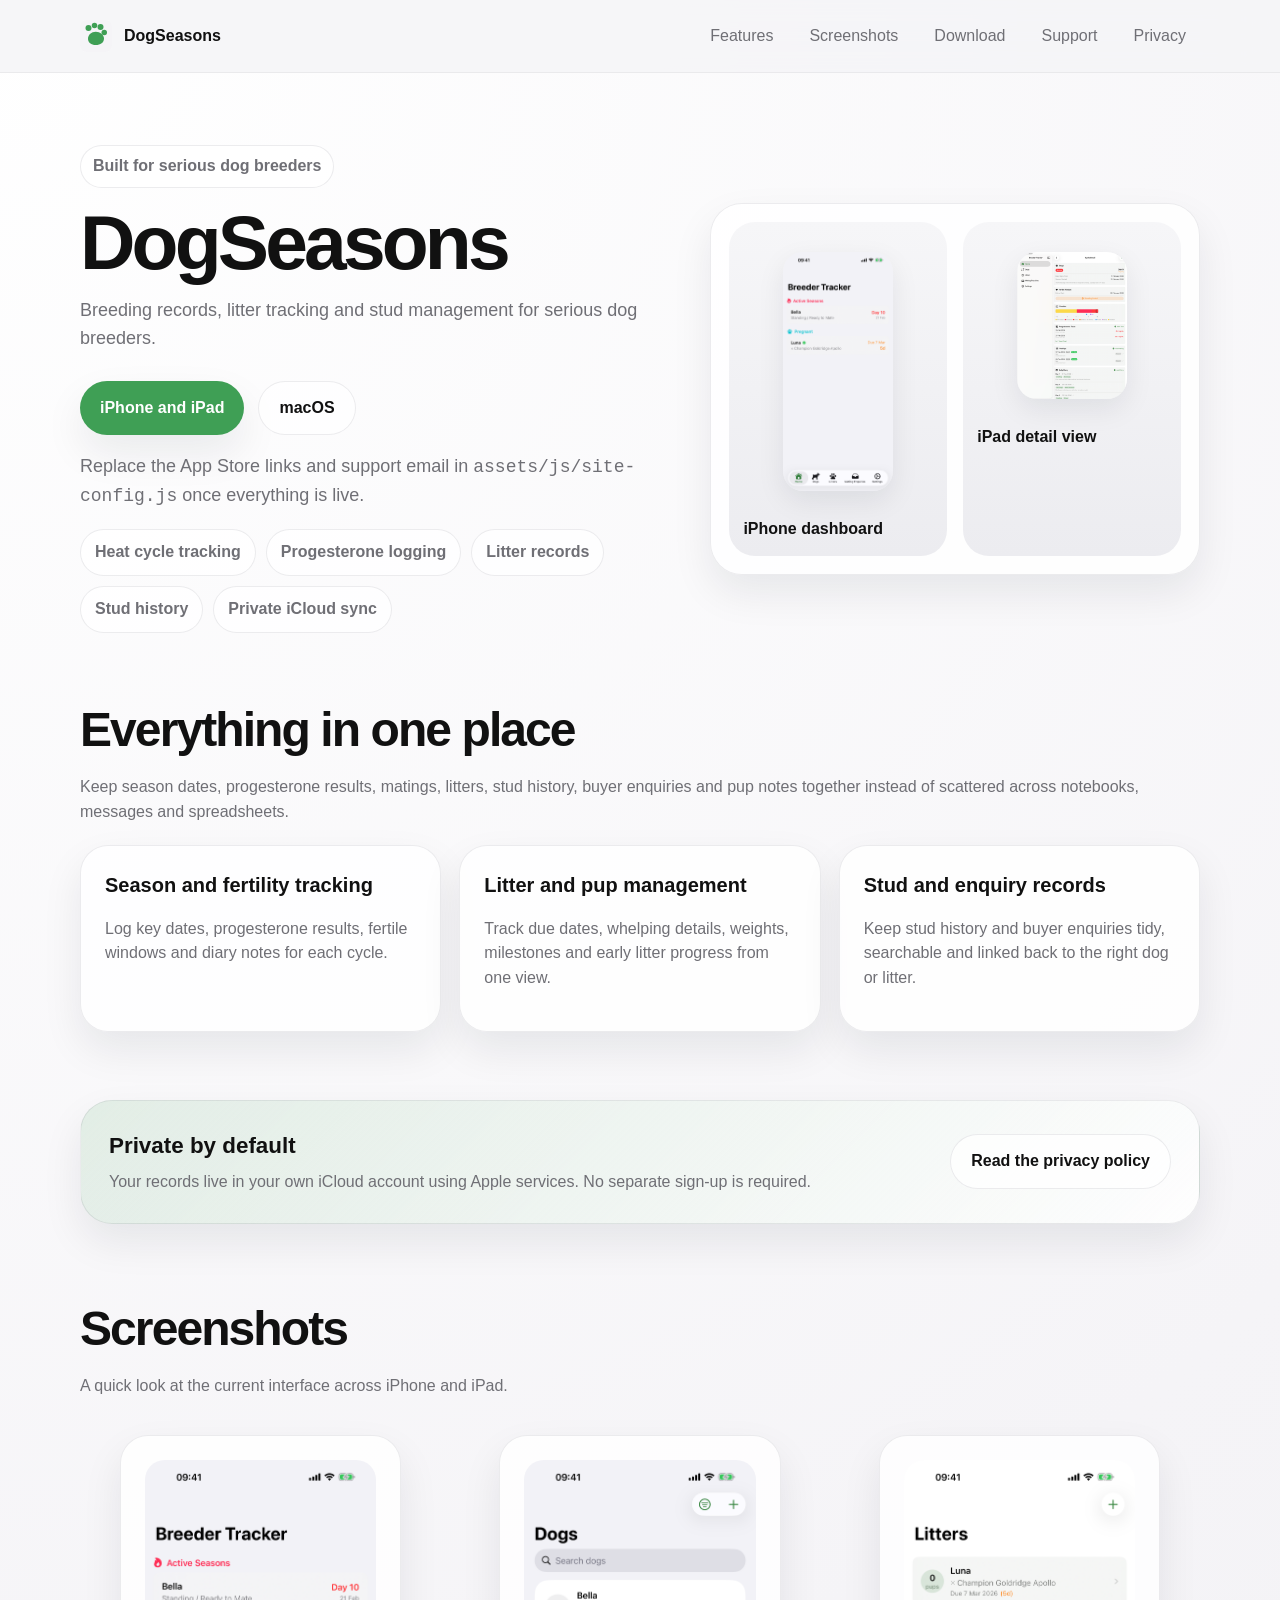
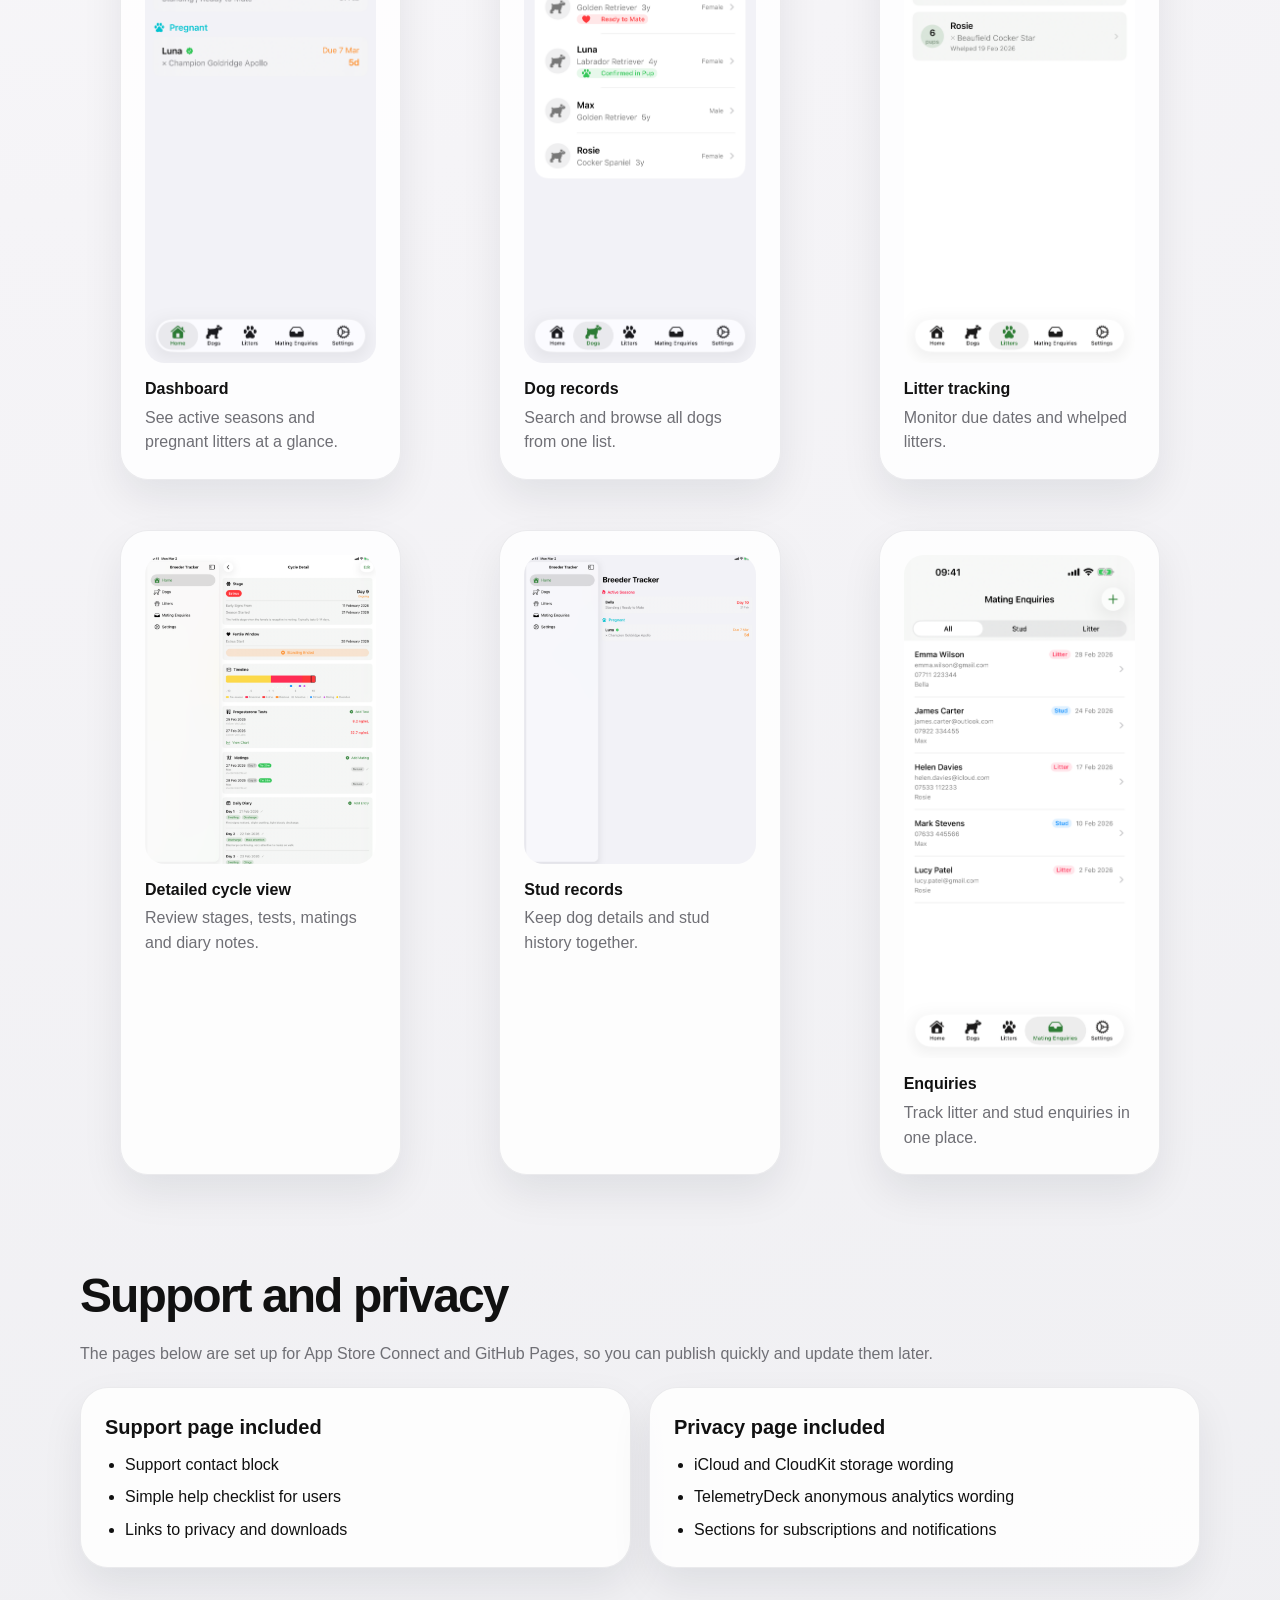
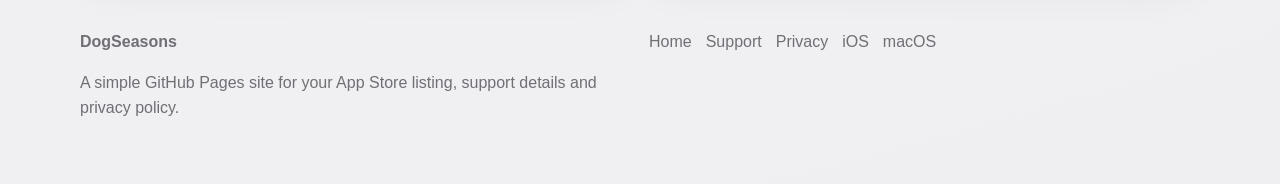
==== index.html @ eb7dcb91 "inital commit" ====
<!doctype html>
<html lang="en-GB">
<head>
  <meta charset="utf-8">
  <meta name="viewport" content="width=device-width, initial-scale=1">
  <title>DogSeasons - breeding records for iPhone, iPad and Mac</title>
  <meta name="description" content="DogSeasons helps dog breeders manage seasons, progesterone tests, litters, stud records, pup growth and enquiries.">
  <link rel="icon" href="assets/images/favicon.svg" type="image/svg+xml">
  <link rel="stylesheet" href="assets/css/styles.css">
  <script src="assets/js/site-config.js"></script>
  <script defer src="assets/js/app.js"></script>
</head>
<body>
  <header class="site-header">
    <div class="wrap nav">
      <a class="brand" href="./"><img src="assets/images/favicon.svg" alt=""><span data-site-title>DogSeasons</span></a>
      <nav class="nav-links" aria-label="Primary">
        <a href="#features">Features</a>
        <a href="#screenshots">Screenshots</a>
        <a href="#download">Download</a>
        <a href="support/">Support</a>
        <a href="privacy/">Privacy</a>
      </nav>
    </div>
  </header>
  <main>
    <section class="hero">
      <div class="wrap hero-grid">
        <div>
          <span class="eyebrow">Built for serious dog breeders</span>
          <h1 data-app-name>DogSeasons</h1>
          <p data-tagline>Breeding records, litter tracking and stud management for serious dog breeders.</p>
          <div class="hero-actions" id="download">
            <a class="button" data-ios-link href="#">iPhone and iPad</a>
            <a class="button-secondary" data-mac-link href="#">macOS</a>
          </div>
          <p class="small-note">Replace the App Store links and support email in <code>assets/js/site-config.js</code> once everything is live.</p>
          <div class="pill-row">
            <span class="pill">Heat cycle tracking</span>
            <span class="pill">Progesterone logging</span>
            <span class="pill">Litter records</span>
            <span class="pill">Stud history</span>
            <span class="pill">Private iCloud sync</span>
          </div>
        </div>
        <aside class="hero-card">
          <div class="device-grid">
            <div class="device">
              <figure><img src="assets/images/screenshots/iphone/dashboard.png" alt="iPhone dashboard showing active seasons and pregnant litters."></figure>
              <figcaption>iPhone dashboard</figcaption>
            </div>
            <div class="device">
              <figure><img src="assets/images/screenshots/ipad/dog-detail-bella.png" alt="iPad detail view showing cycle records and litter history."></figure>
              <figcaption>iPad detail view</figcaption>
            </div>
          </div>
        </aside>
      </div>
    </section>

    <section id="features">
      <div class="wrap">
        <div class="section-head">
          <h2>Everything in one place</h2>
          <p>Keep season dates, progesterone results, matings, litters, stud history, buyer enquiries and pup notes together instead of scattered across notebooks, messages and spreadsheets.</p>
        </div>
        <div class="card-grid">
          <article class="card"><h3>Season and fertility tracking</h3><p>Log key dates, progesterone results, fertile windows and diary notes for each cycle.</p></article>
          <article class="card"><h3>Litter and pup management</h3><p>Track due dates, whelping details, weights, milestones and early litter progress from one view.</p></article>
          <article class="card"><h3>Stud and enquiry records</h3><p>Keep stud history and buyer enquiries tidy, searchable and linked back to the right dog or litter.</p></article>
        </div>
      </div>
    </section>

    <section>
      <div class="wrap banner">
        <div class="banner-grid">
          <div>
            <h3>Private by default</h3>
            <p>Your records live in your own iCloud account using Apple services. No separate sign-up is required.</p>
          </div>
          <a class="button-secondary" href="privacy/">Read the privacy policy</a>
        </div>
      </div>
    </section>

    <section id="screenshots">
      <div class="wrap">
        <div class="section-head">
          <h2>Screenshots</h2>
          <p>A quick look at the current interface across iPhone and iPad.</p>
        </div>
        <div class="shot-strip">
          <figure class="shot-card"><img src="assets/images/screenshots/iphone/dashboard.png" alt="Dashboard screen on iPhone."><figcaption><strong>Dashboard</strong><span>See active seasons and pregnant litters at a glance.</span></figcaption></figure>
          <figure class="shot-card"><img src="assets/images/screenshots/iphone/dogs.png" alt="Dog list on iPhone."><figcaption><strong>Dog records</strong><span>Search and browse all dogs from one list.</span></figcaption></figure>
          <figure class="shot-card"><img src="assets/images/screenshots/iphone/litters.png" alt="Litter list on iPhone."><figcaption><strong>Litter tracking</strong><span>Monitor due dates and whelped litters.</span></figcaption></figure>
          <figure class="shot-card"><img src="assets/images/screenshots/ipad/dog-detail-bella.png" alt="Detailed cycle view on iPad."><figcaption><strong>Detailed cycle view</strong><span>Review stages, tests, matings and diary notes.</span></figcaption></figure>
          <figure class="shot-card"><img src="assets/images/screenshots/ipad/dog-detail-max.png" alt="Stud detail screen on iPad."><figcaption><strong>Stud records</strong><span>Keep dog details and stud history together.</span></figcaption></figure>
          <figure class="shot-card"><img src="assets/images/screenshots/iphone/enquiries.png" alt="Mating enquiries screen on iPhone."><figcaption><strong>Enquiries</strong><span>Track litter and stud enquiries in one place.</span></figcaption></figure>
        </div>
      </div>
    </section>

    <section>
      <div class="wrap">
        <div class="section-head">
          <h2>Support and privacy</h2>
          <p>The pages below are set up for App Store Connect and GitHub Pages, so you can publish quickly and update them later.</p>
        </div>
        <div class="support-grid">
          <article class="card list-card">
            <h3>Support page included</h3>
            <ul>
              <li>Support contact block</li>
              <li>Simple help checklist for users</li>
              <li>Links to privacy and downloads</li>
            </ul>
          </article>
          <article class="card list-card">
            <h3>Privacy page included</h3>
            <ul>
              <li>iCloud and CloudKit storage wording</li>
              <li>TelemetryDeck anonymous analytics wording</li>
              <li>Sections for subscriptions and notifications</li>
            </ul>
          </article>
        </div>
      </div>
    </section>
  </main>

  <footer class="site-footer">
    <div class="wrap footer-grid">
      <div>
        <strong data-app-name>DogSeasons</strong>
        <p class="muted">A simple GitHub Pages site for your App Store listing, support details and privacy policy.</p>
      </div>
      <nav class="footer-nav" aria-label="Footer">
        <a href="./">Home</a>
        <a href="support/">Support</a>
        <a href="privacy/">Privacy</a>
        <a data-ios-link href="#">iOS</a>
        <a data-mac-link href="#">macOS</a>
      </nav>
    </div>
  </footer>
</body>
</html>
---- assets/css/styles.css ----
:root {
  --bg: #f5f4f7;
  --surface: rgba(255,255,255,0.8);
  --border: rgba(15, 23, 42, 0.08);
  --text: #111111;
  --muted: #6f6f75;
  --accent: #3f9f55;
  --shadow: 0 18px 40px rgba(15, 23, 42, 0.08);
  --wrap: min(1120px, calc(100vw - 32px));
}
* { box-sizing: border-box; }
html { scroll-behavior: smooth; }
body {
  margin: 0;
  font-family: -apple-system, BlinkMacSystemFont, "Segoe UI", sans-serif;
  background: radial-gradient(circle at top left, #ffffff 0%, var(--bg) 50%, #efeff2 100%);
  color: var(--text);
  line-height: 1.55;
}
a { color: inherit; }
img { display: block; max-width: 100%; }
code { font-family: ui-monospace, SFMono-Regular, Menlo, monospace; }
.wrap { width: var(--wrap); margin: 0 auto; }
.site-header { position: sticky; top: 0; z-index: 10; backdrop-filter: blur(16px); background: rgba(245,244,247,0.82); border-bottom: 1px solid rgba(17,17,17,0.05); }
.nav { min-height: 72px; display: flex; justify-content: space-between; align-items: center; gap: 18px; }
.brand { display: inline-flex; align-items: center; gap: 12px; text-decoration: none; font-weight: 800; }
.brand img { width: 32px; height: 32px; }
.nav-links { display: flex; gap: 8px; flex-wrap: wrap; }
.nav-links a { padding: 10px 14px; border-radius: 999px; color: var(--muted); text-decoration: none; }
.nav-links a:hover { background: rgba(17,17,17,0.05); color: var(--text); }
.hero { padding: 72px 0 26px; }
.hero-grid { display: grid; grid-template-columns: 1.1fr 0.9fr; gap: 32px; align-items: center; }
.eyebrow { display: inline-flex; padding: 8px 12px; border-radius: 999px; background: rgba(255,255,255,0.75); border: 1px solid var(--border); color: var(--muted); font-weight: 700; }
.hero h1, .page-hero h1 { font-size: clamp(2.8rem, 6vw, 4.8rem); line-height: 0.95; letter-spacing: -0.05em; margin: 18px 0 16px; }
.hero p, .page-hero p { color: var(--muted); font-size: 1.125rem; max-width: 62ch; }
.hero-actions { display: flex; gap: 14px; flex-wrap: wrap; margin-top: 28px; }
.button, .button-secondary { display: inline-flex; align-items: center; justify-content: center; text-decoration: none; border-radius: 999px; padding: 14px 20px; font-weight: 700; }
.button { background: var(--accent); color: #fff; box-shadow: var(--shadow); }
.button-secondary { background: rgba(255,255,255,0.75); border: 1px solid var(--border); }
.small-note { color: var(--muted); font-size: 0.95rem; }
.hero-card, .card, .shot-card, .banner, .text-card { background: rgba(255,255,255,0.82); border: 1px solid var(--border); box-shadow: var(--shadow); }
.hero-card { border-radius: 32px; padding: 18px; }
.device-grid { display: grid; grid-template-columns: repeat(2, 1fr); gap: 16px; }
.device { background: linear-gradient(180deg, #f6f6f8 0%, #ececf0 100%); border-radius: 26px; padding: 14px; }
.device figure { border-radius: 20px; overflow: hidden; box-shadow: 0 10px 28px rgba(15,23,42,0.08); }
.device figcaption { padding-top: 10px; font-weight: 700; }
main section { padding: 34px 0; }
.section-head { margin-bottom: 20px; }
.section-head h2 { font-size: clamp(2rem, 4vw, 3rem); margin: 0 0 8px; letter-spacing: -0.04em; }
.section-head p { margin: 0; color: var(--muted); }
.card-grid, .shot-strip, .support-grid, .footer-grid, .banner-grid { display: grid; gap: 18px; }
.card-grid { grid-template-columns: repeat(3, 1fr); }
.card, .shot-card, .text-card { border-radius: 28px; padding: 24px; }
.card h3 { margin: 0 0 10px; font-size: 1.25rem; }
.card p, .shot-card span, .muted { color: var(--muted); }
.pill-row { display: flex; flex-wrap: wrap; gap: 10px; margin-top: 18px; }
.pill { padding: 10px 14px; border-radius: 999px; background: var(--surface); border: 1px solid var(--border); color: var(--muted); font-weight: 700; }
.shot-strip { grid-template-columns: repeat(3, 1fr); }
.shot-card img { border-radius: 20px; }
.shot-card figcaption { padding-top: 14px; }
.shot-card strong { display: block; margin-bottom: 4px; }
.banner { border-radius: 32px; padding: 28px; background: linear-gradient(135deg, rgba(63,159,85,0.12), rgba(255,255,255,0.85)); }
.banner-grid { grid-template-columns: 1fr auto; align-items: center; }
.banner h3 { margin: 0 0 6px; font-size: 1.4rem; }
.banner p { margin: 0; color: var(--muted); }
.support-grid, .footer-grid { grid-template-columns: repeat(2, 1fr); }
.list-card ul, .text-card ul { margin: 0; padding-left: 20px; }
.list-card li + li, .text-card li + li { margin-top: 8px; }
.notice { margin-top: 14px; padding: 12px 14px; border-radius: 16px; background: rgba(63,159,85,0.14); color: #255f31; font-weight: 600; }
.page-hero { padding: 56px 0 10px; }
.text-card h2 { margin-top: 0; }
.text-card h3 { margin-top: 24px; }
.site-footer { padding: 28px 0 48px; color: var(--muted); }
.footer-nav { display: flex; flex-wrap: wrap; gap: 14px; }
.footer-nav a { text-decoration: none; }
@media (max-width: 980px) {
  .hero-grid, .card-grid, .shot-strip, .support-grid, .footer-grid, .banner-grid { grid-template-columns: 1fr; }
}
@media (max-width: 720px) {
  .nav { flex-direction: column; align-items: flex-start; padding: 12px 0; }
  .device-grid { grid-template-columns: 1fr; }
  .hero { padding-top: 40px; }
}
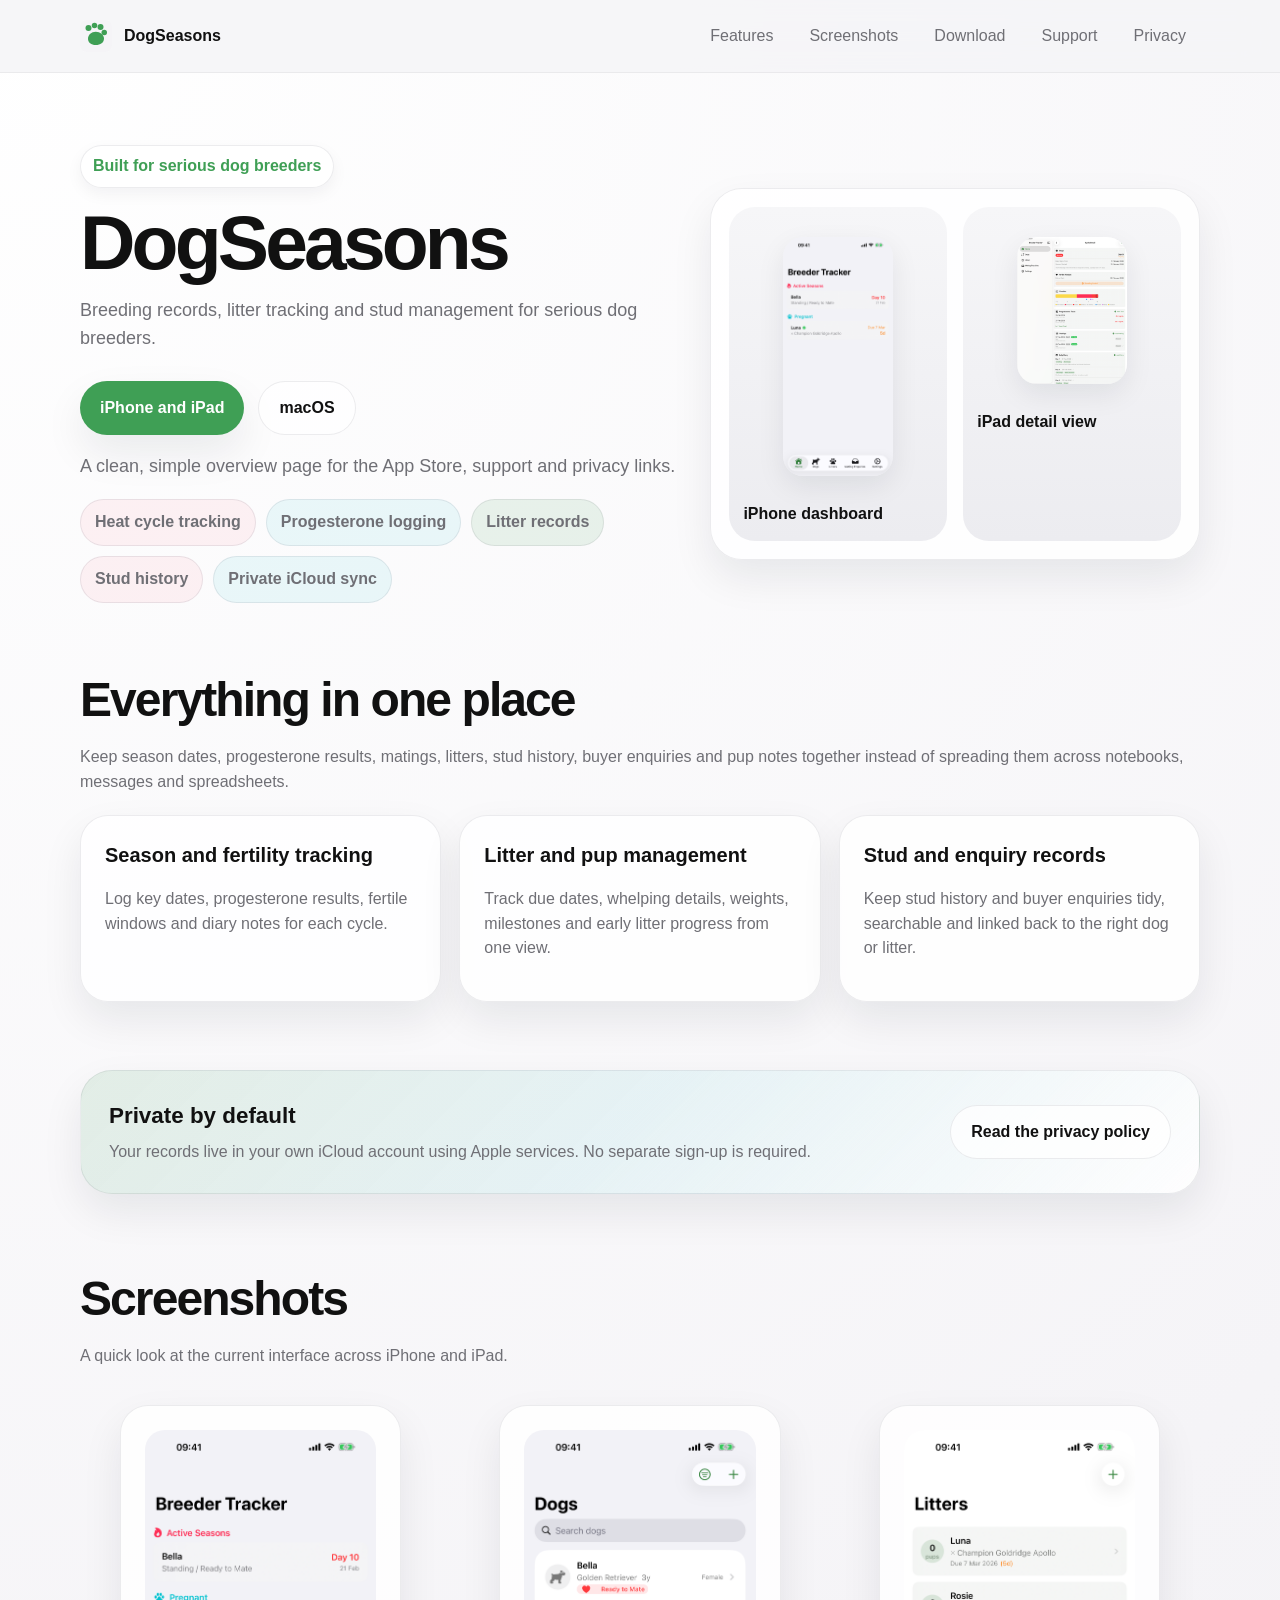
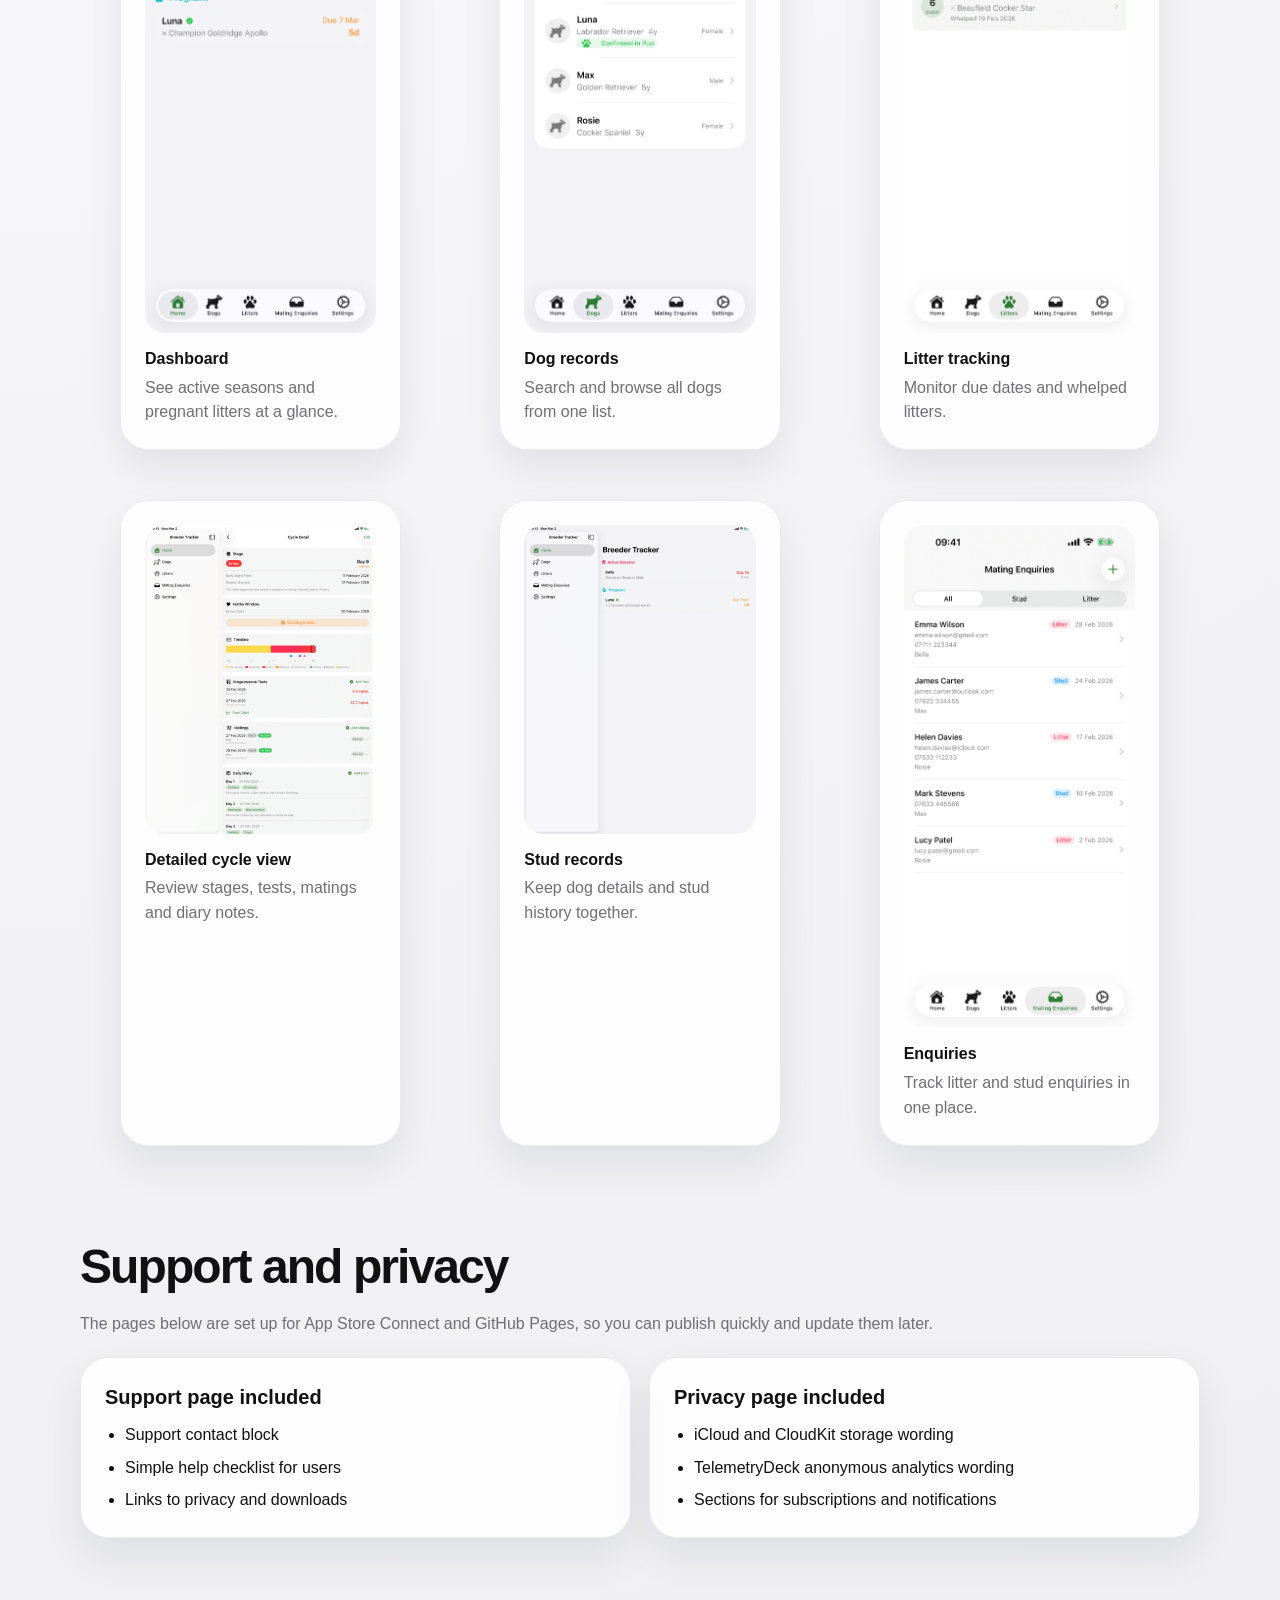
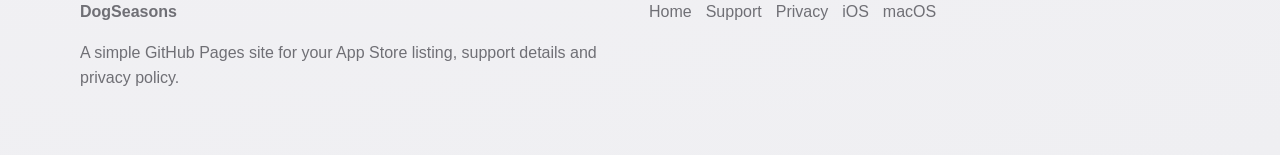
==== commit db3139f4: "updates" ====
--- a/index.html
+++ b/index.html
@@ -34,7 +34,7 @@
             <a class="button" data-ios-link href="#">iPhone and iPad</a>
             <a class="button-secondary" data-mac-link href="#">macOS</a>
           </div>
-          <p class="small-note">Replace the App Store links and support email in <code>assets/js/site-config.js</code> once everything is live.</p>
+          <p class="small-note">A clean, simple overview page for the App Store, support and privacy links.</p>
           <div class="pill-row">
             <span class="pill">Heat cycle tracking</span>
             <span class="pill">Progesterone logging</span>
@@ -62,7 +62,7 @@
       <div class="wrap">
         <div class="section-head">
           <h2>Everything in one place</h2>
-          <p>Keep season dates, progesterone results, matings, litters, stud history, buyer enquiries and pup notes together instead of scattered across notebooks, messages and spreadsheets.</p>
+          <p>Keep season dates, progesterone results, matings, litters, stud history, buyer enquiries and pup notes together instead of spreading them across notebooks, messages and spreadsheets.</p>
         </div>
         <div class="card-grid">
           <article class="card"><h3>Season and fertility tracking</h3><p>Log key dates, progesterone results, fertile windows and diary notes for each cycle.</p></article>
--- a/assets/css/styles.css
+++ b/assets/css/styles.css
@@ -5,6 +5,9 @@
   --text: #111111;
   --muted: #6f6f75;
   --accent: #3f9f55;
+  --accent-soft: rgba(63,159,85,0.12);
+  --accent-cool: #14b8c4;
+  --accent-warm: #ff6b7a;
   --shadow: 0 18px 40px rgba(15, 23, 42, 0.08);
   --wrap: min(1120px, calc(100vw - 32px));
 }
@@ -13,7 +16,7 @@
 body {
   margin: 0;
   font-family: -apple-system, BlinkMacSystemFont, "Segoe UI", sans-serif;
-  background: radial-gradient(circle at top left, #ffffff 0%, var(--bg) 50%, #efeff2 100%);
+  background: radial-gradient(circle at top left, #ffffff 0%, var(--bg) 52%, #efeff2 100%);
   color: var(--text);
   line-height: 1.55;
 }
@@ -30,12 +33,14 @@
 .nav-links a:hover { background: rgba(17,17,17,0.05); color: var(--text); }
 .hero { padding: 72px 0 26px; }
 .hero-grid { display: grid; grid-template-columns: 1.1fr 0.9fr; gap: 32px; align-items: center; }
-.eyebrow { display: inline-flex; padding: 8px 12px; border-radius: 999px; background: rgba(255,255,255,0.75); border: 1px solid var(--border); color: var(--muted); font-weight: 700; }
+.eyebrow { display: inline-flex; padding: 8px 12px; border-radius: 999px; background: rgba(255,255,255,0.82); border: 1px solid var(--border); color: var(--accent); font-weight: 700; box-shadow: 0 6px 16px rgba(15,23,42,0.05); }
 .hero h1, .page-hero h1 { font-size: clamp(2.8rem, 6vw, 4.8rem); line-height: 0.95; letter-spacing: -0.05em; margin: 18px 0 16px; }
 .hero p, .page-hero p { color: var(--muted); font-size: 1.125rem; max-width: 62ch; }
 .hero-actions { display: flex; gap: 14px; flex-wrap: wrap; margin-top: 28px; }
 .button, .button-secondary { display: inline-flex; align-items: center; justify-content: center; text-decoration: none; border-radius: 999px; padding: 14px 20px; font-weight: 700; }
 .button { background: var(--accent); color: #fff; box-shadow: var(--shadow); }
+.button:hover { transform: translateY(-1px); }
+.button-secondary:hover { background: rgba(255,255,255,0.95); }
 .button-secondary { background: rgba(255,255,255,0.75); border: 1px solid var(--border); }
 .small-note { color: var(--muted); font-size: 0.95rem; }
 .hero-card, .card, .shot-card, .banner, .text-card { background: rgba(255,255,255,0.82); border: 1px solid var(--border); box-shadow: var(--shadow); }
@@ -55,11 +60,14 @@
 .card p, .shot-card span, .muted { color: var(--muted); }
 .pill-row { display: flex; flex-wrap: wrap; gap: 10px; margin-top: 18px; }
 .pill { padding: 10px 14px; border-radius: 999px; background: var(--surface); border: 1px solid var(--border); color: var(--muted); font-weight: 700; }
+.pill:nth-child(3n+1) { background: rgba(255,107,122,0.08); }
+.pill:nth-child(3n+2) { background: rgba(20,184,196,0.08); }
+.pill:nth-child(3n+3) { background: rgba(63,159,85,0.10); }
 .shot-strip { grid-template-columns: repeat(3, 1fr); }
 .shot-card img { border-radius: 20px; }
 .shot-card figcaption { padding-top: 14px; }
 .shot-card strong { display: block; margin-bottom: 4px; }
-.banner { border-radius: 32px; padding: 28px; background: linear-gradient(135deg, rgba(63,159,85,0.12), rgba(255,255,255,0.85)); }
+.banner { border-radius: 32px; padding: 28px; background: linear-gradient(135deg, rgba(63,159,85,0.12), rgba(20,184,196,0.08) 48%, rgba(255,255,255,0.85)); }
 .banner-grid { grid-template-columns: 1fr auto; align-items: center; }
 .banner h3 { margin: 0 0 6px; font-size: 1.4rem; }
 .banner p { margin: 0; color: var(--muted); }
@@ -81,3 +89,7 @@
   .device-grid { grid-template-columns: 1fr; }
   .hero { padding-top: 40px; }
 }
+
+.policy-card h2:first-of-type { margin-top: 0; }
+.privacy-hero .eyebrow { color: var(--accent-cool); }
+.notice { border: 1px solid rgba(63,159,85,0.12); }
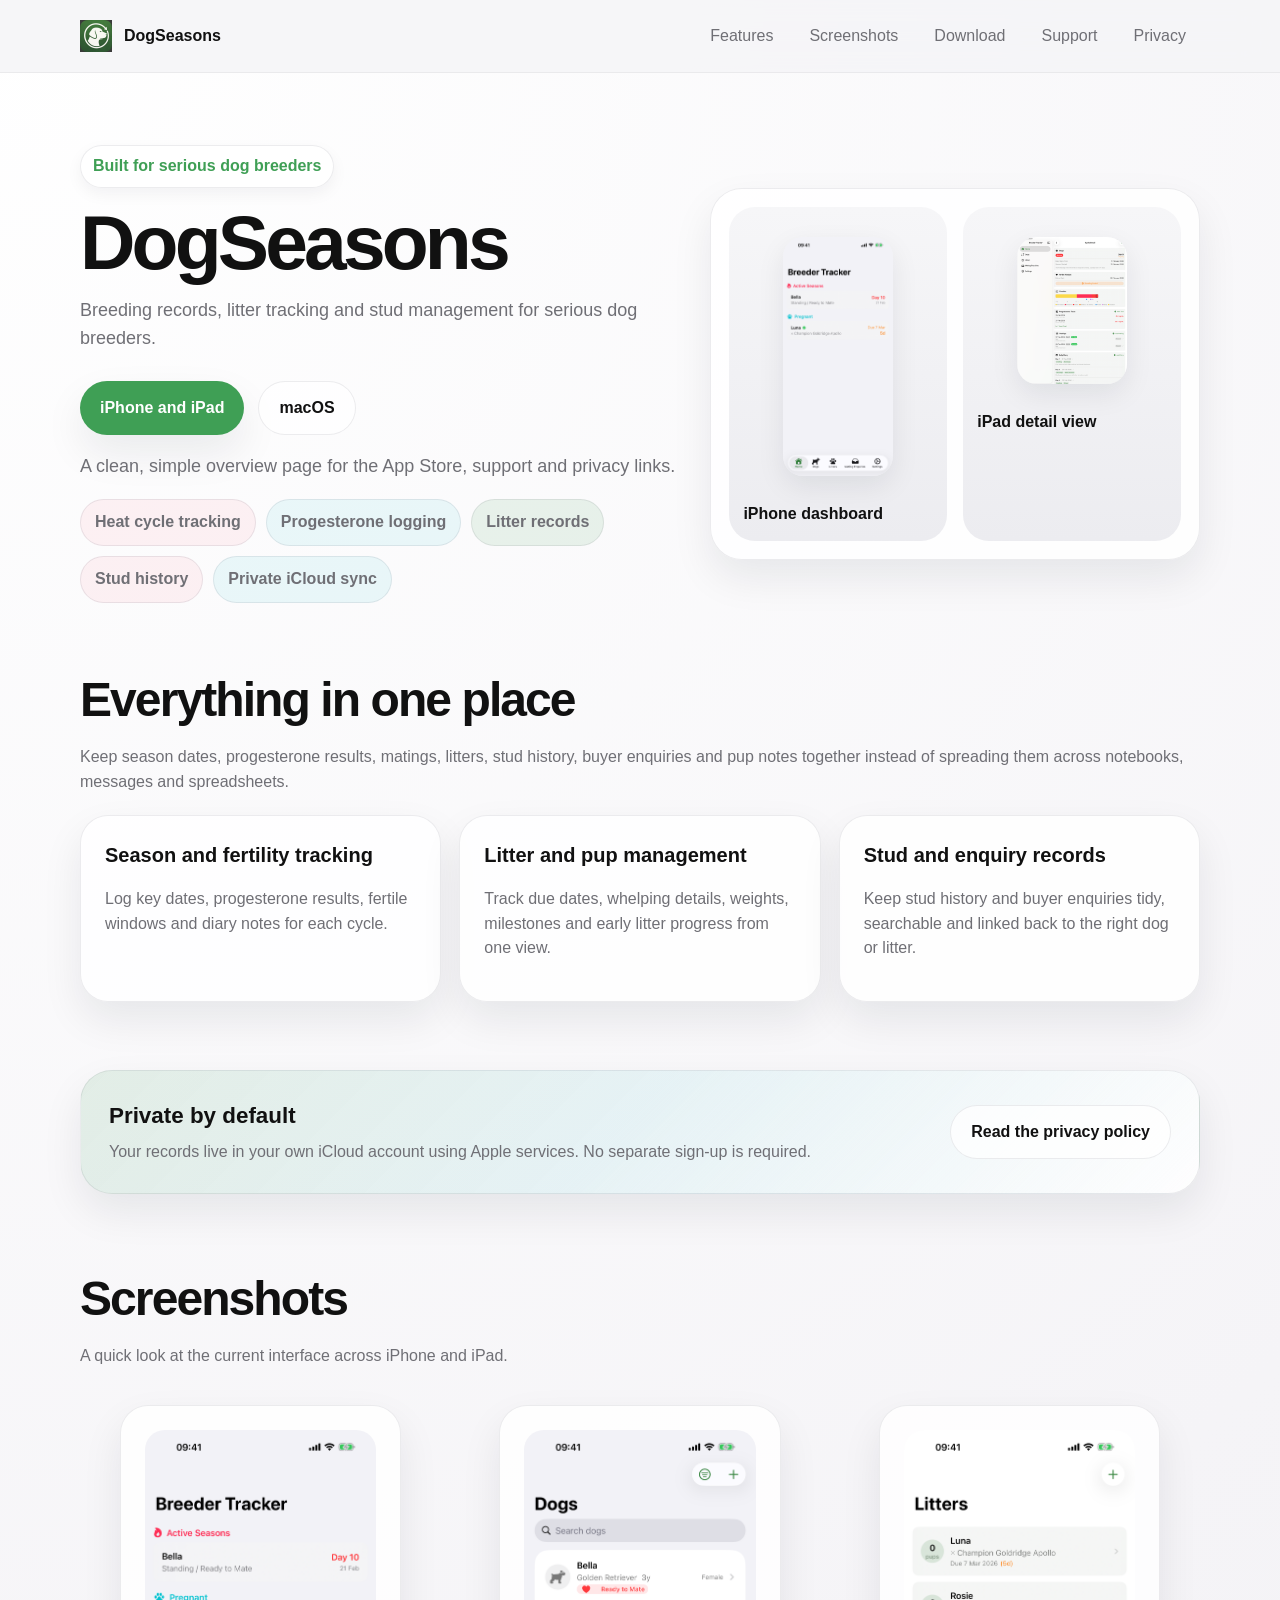
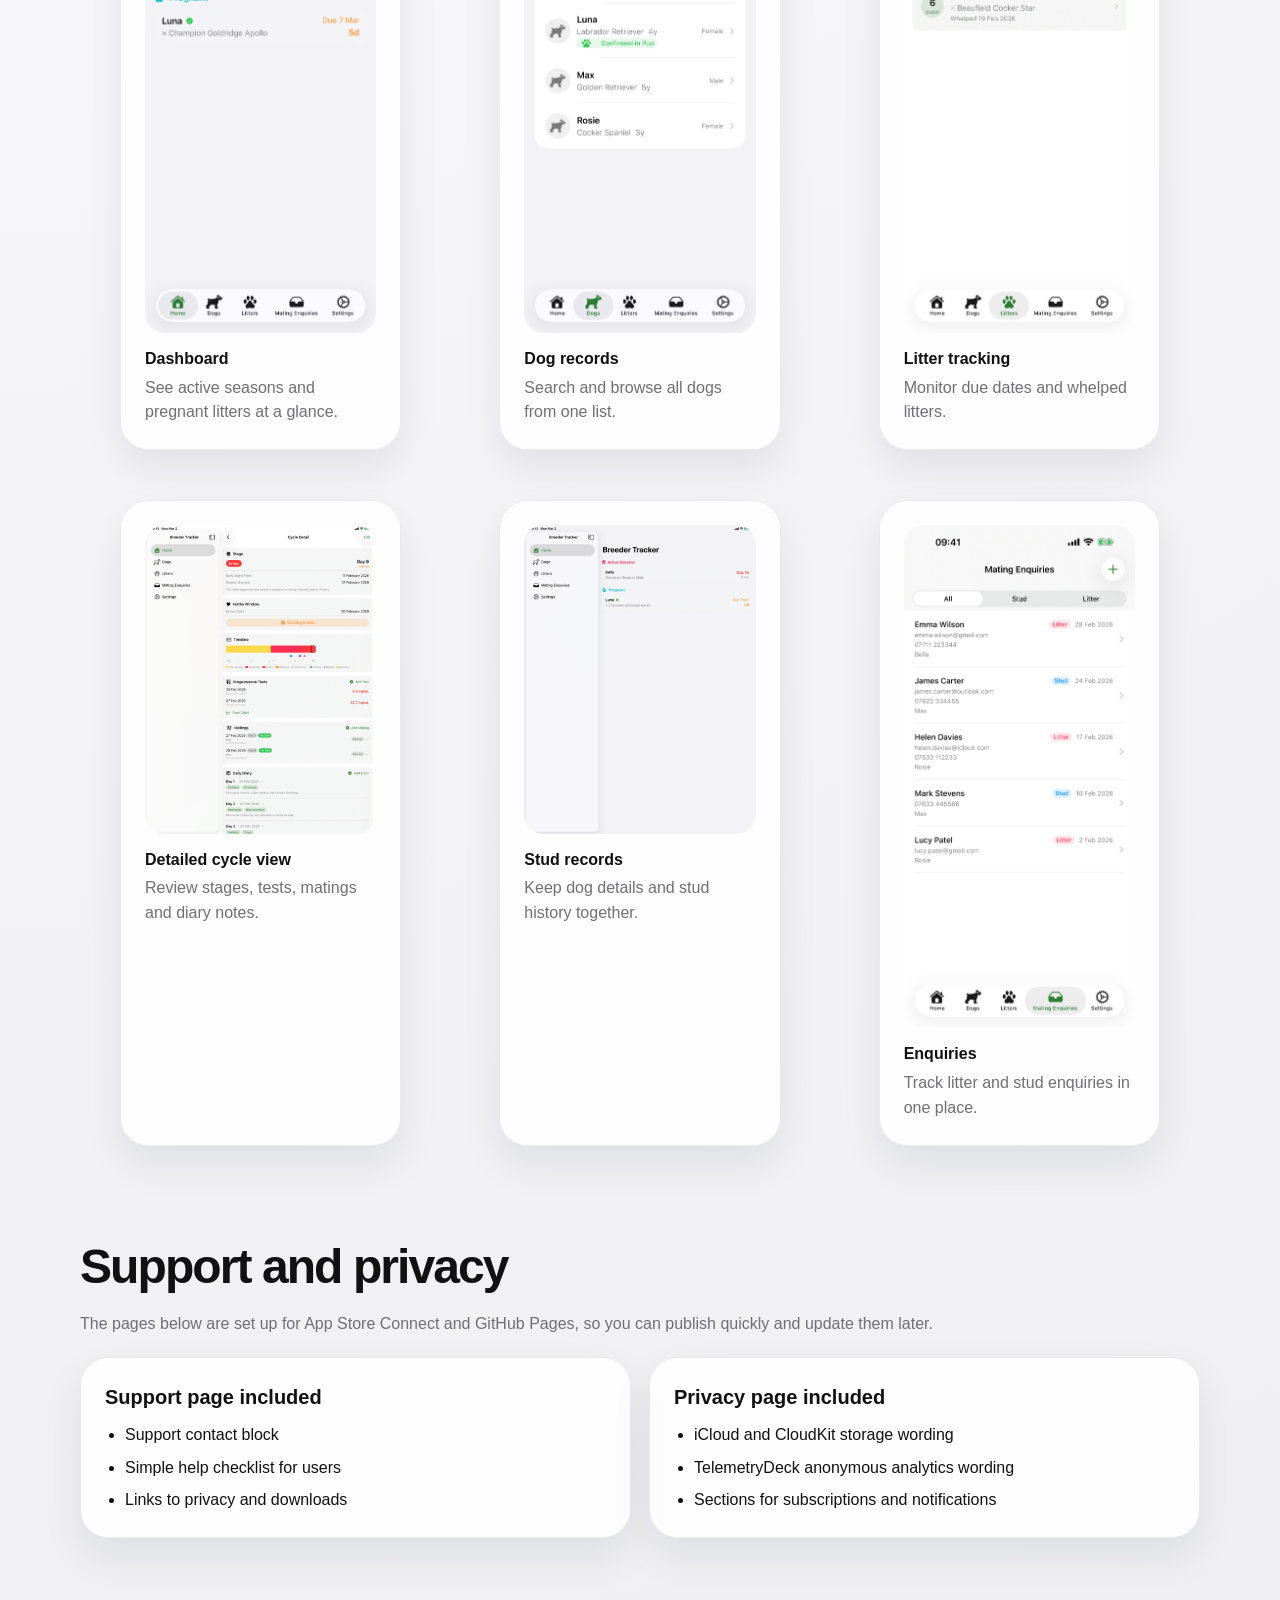
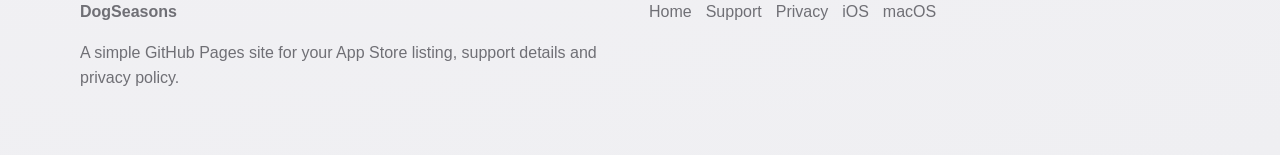
==== commit 80480dbe: "udpates" ====
--- a/index.html
+++ b/index.html
@@ -5,7 +5,7 @@
   <meta name="viewport" content="width=device-width, initial-scale=1">
   <title>DogSeasons - breeding records for iPhone, iPad and Mac</title>
   <meta name="description" content="DogSeasons helps dog breeders manage seasons, progesterone tests, litters, stud records, pup growth and enquiries.">
-  <link rel="icon" href="assets/images/favicon.svg" type="image/svg+xml">
+  <link rel="icon" href="assets/images/appicon.png" type="image/svg+xml">
   <link rel="stylesheet" href="assets/css/styles.css">
   <script src="assets/js/site-config.js"></script>
   <script defer src="assets/js/app.js"></script>
@@ -13,7 +13,7 @@
 <body>
   <header class="site-header">
     <div class="wrap nav">
-      <a class="brand" href="./"><img src="assets/images/favicon.svg" alt=""><span data-site-title>DogSeasons</span></a>
+      <a class="brand" href="./"><img src="assets/images/appicon.png" alt=""><span data-site-title>DogSeasons</span></a>
       <nav class="nav-links" aria-label="Primary">
         <a href="#features">Features</a>
         <a href="#screenshots">Screenshots</a>
